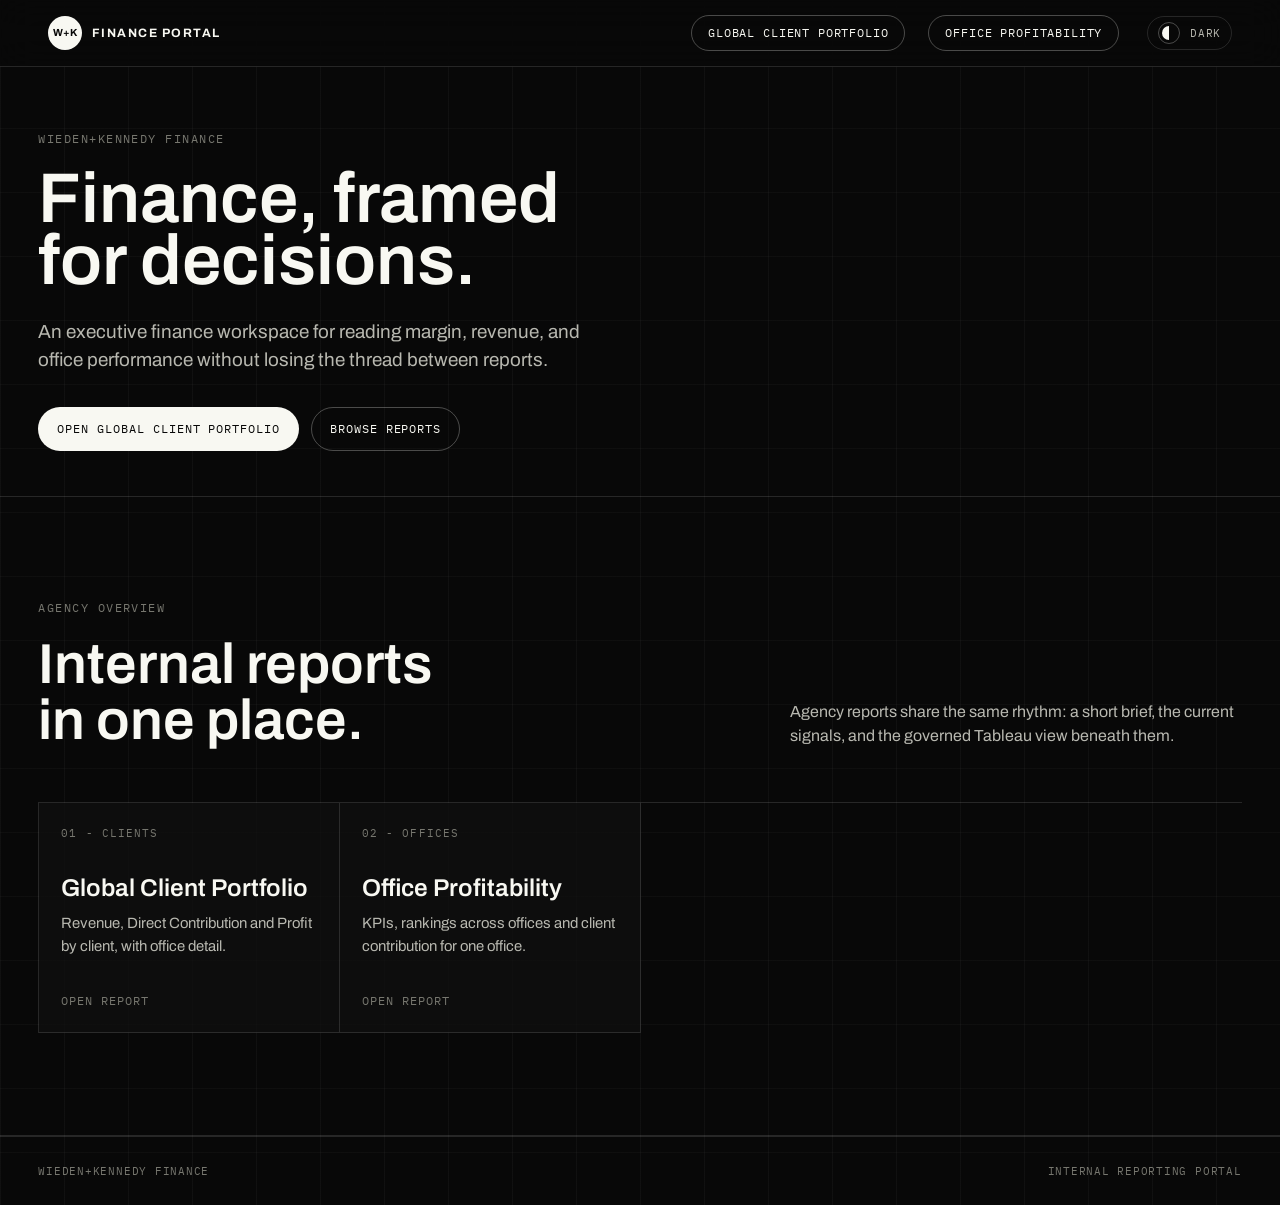
==== index.html @ 781d3700 "Add files via upload" ====
<!DOCTYPE html>
<html lang="en" data-theme="dark">
<head>
  <meta charset="UTF-8">
  <meta name="viewport" content="width=device-width, initial-scale=1.0">
  <meta name="robots" content="noindex, nofollow">
  <meta name="description" content="Wieden+Kennedy finance reporting portal for executives.">
  <meta property="og:title" content="Wieden+Kennedy Finance Portal">
  <meta property="og:description" content="Executive finance reports from Tableau in one place.">
  <meta property="og:type" content="website">
  <title>Wieden+Kennedy Finance Portal</title>
  <link rel="icon" href="data:image/svg+xml,%3Csvg xmlns='http://www.w3.org/2000/svg' viewBox='0 0 64 64'%3E%3Crect width='64' height='64' rx='32' fill='%23080808'/%3E%3Ctext x='50%25' y='54%25' text-anchor='middle' font-size='18' font-family='Arial' font-weight='700' fill='white'%3EW%2BK%3C/text%3E%3C/svg%3E">
  <link rel="preconnect" href="https://fonts.googleapis.com">
  <link rel="preconnect" href="https://fonts.gstatic.com" crossorigin>
  <link href="https://fonts.googleapis.com/css2?family=Archivo:wght@400;500;600;700;800&family=IBM+Plex+Mono:wght@400;500;600&display=swap" rel="stylesheet">
  <link rel="stylesheet" href="assets/styles.css">
  <script src="assets/app.js" defer></script>
</head>
<body>
  <a class="skip-link" href="#main">Skip to reports</a>
  <nav class="site-nav" aria-label="Primary navigation">
    <a class="site-nav__brand" href="index.html">
      <span class="site-nav__mark">W+K</span>
      <span>Finance Portal</span>
    </a>
    <div class="site-nav__links" aria-label="Report navigation">
      <a href="global-client-portfolio.html">Global Client Portfolio</a>
      <a href="office-profitability.html">Office Profitability</a>
    </div>
    <button class="theme-toggle" type="button" data-theme-toggle aria-pressed="false">
      <span class="theme-toggle__icon" aria-hidden="true"></span>
      <span class="theme-toggle__text" data-theme-label>Dark</span>
    </button>
  </nav>

  <main id="main">
    <header class="home-hero">
      <div class="container home-hero__grid">
        <div data-reveal>
          <p class="eyebrow">Wieden+Kennedy Finance</p>
          <h1>Finance, framed for decisions.</h1>
          <p class="home-hero__copy">An executive finance workspace for reading margin, revenue, and office performance without losing the thread between reports.</p>
          <div class="hero-actions">
            <a class="button button--solid" href="global-client-portfolio.html">Open Global Client Portfolio</a>
            <a class="button" href="#agency-reports">Browse reports</a>
          </div>
        </div>
      </div>
    </header>

    <section class="section" id="agency-reports">
      <div class="container">
        <div class="section__head" data-reveal>
          <div>
            <p class="eyebrow">Agency overview</p>
            <h2 class="section__title">Internal reports in one place.</h2>
          </div>
          <p class="section__copy">Agency reports share the same rhythm: a short brief, the current signals, and the governed Tableau view beneath them.</p>
        </div>

        <div class="report-grid" data-reveal>
          <a class="report-tile" href="global-client-portfolio.html">
            <span class="tile-kicker">01 - Clients</span>
            <div>
              <h3 class="tile-title">Global Client Portfolio</h3>
              <p class="tile-copy">Revenue, Direct Contribution and Profit by client, with office detail.</p>
            </div>
            <span class="tile-arrow">Open report</span>
          </a>
          <a class="report-tile" href="office-profitability.html">
            <span class="tile-kicker">02 - Offices</span>
            <div>
              <h3 class="tile-title">Office Profitability</h3>
              <p class="tile-copy">KPIs, rankings across offices and client contribution for one office.</p>
            </div>
            <span class="tile-arrow">Open report</span>
          </a>
        </div>
      </div>
    </section>

  </main>

  <footer class="footer">
    <div class="container footer__inner">
      <span>Wieden+Kennedy Finance</span>
      <span>Internal reporting portal</span>
    </div>
  </footer>
</body>
</html>
---- assets/styles.css ----
:root {
  color-scheme: dark;
  --bg: #080808;
  --surface: #101010;
  --surface-strong: #171717;
  --surface-soft: #1e1e1e;
  --paper: #f7f5ef;
  --paper-muted: #e8e2d7;
  --ink: #f8f8f2;
  --ink-muted: #b8b8b0;
  --ink-subtle: #77776f;
  --line: rgba(248, 248, 242, 0.13);
  --line-strong: rgba(248, 248, 242, 0.28);
  --shadow: 0 28px 80px rgba(0, 0, 0, 0.32);
  --accent: #f8f8f2;
  --accent-rgb: 248, 248, 242;
  --font-sans: "Archivo", "Helvetica Neue", Arial, sans-serif;
  --font-mono: "IBM Plex Mono", "SFMono-Regular", Consolas, monospace;
  --radius: 8px;
  --radius-sm: 4px;
  --max: 1240px;
  --ease: cubic-bezier(0.22, 1, 0.36, 1);
}

:root[data-theme="light"] {
  color-scheme: light;
  --bg: #f7f5ef;
  --surface: #ffffff;
  --surface-strong: #efebe2;
  --surface-soft: #ebe6dc;
  --paper: #111111;
  --paper-muted: #2f2f2b;
  --ink: #10100f;
  --ink-muted: #4f4f48;
  --ink-subtle: #74746d;
  --line: rgba(16, 16, 15, 0.14);
  --line-strong: rgba(16, 16, 15, 0.28);
  --shadow: 0 24px 70px rgba(35, 33, 28, 0.14);
  --accent: #10100f;
  --accent-rgb: 16, 16, 15;
}

* {
  box-sizing: border-box;
}

html {
  scroll-behavior: smooth;
}

body {
  margin: 0;
  background:
    linear-gradient(90deg, rgba(var(--accent-rgb), 0.035) 1px, transparent 1px),
    linear-gradient(180deg, rgba(var(--accent-rgb), 0.028) 1px, transparent 1px),
    var(--bg);
  background-size: 64px 64px, 64px 64px, auto;
  color: var(--ink);
  font-family: var(--font-sans);
  font-size: 16px;
  line-height: 1.5;
  -webkit-font-smoothing: antialiased;
  text-rendering: optimizeLegibility;
}

body.client-page {
  --accent-rgb: 248, 248, 242;
}

a {
  color: inherit;
  text-decoration: none;
}

button,
input,
select,
textarea {
  font: inherit;
}

button {
  cursor: pointer;
}

:focus-visible {
  outline: 2px solid var(--accent);
  outline-offset: 4px;
}

.skip-link {
  position: fixed;
  top: 12px;
  left: 12px;
  z-index: 1000;
  transform: translateY(-160%);
  background: var(--ink);
  color: var(--bg);
  padding: 10px 14px;
  border-radius: var(--radius-sm);
  transition: transform 160ms var(--ease);
}

.skip-link:focus {
  transform: translateY(0);
}

.demo-banner {
  border-bottom: 1px solid var(--line);
  background: rgba(var(--accent-rgb), 0.08);
  color: var(--ink-muted);
  font-family: var(--font-mono);
  font-size: 0.68rem;
  letter-spacing: 0.08em;
  padding: 7px 20px;
  text-align: center;
  text-transform: uppercase;
}

.site-nav {
  position: sticky;
  top: 0;
  z-index: 100;
  display: grid;
  grid-template-columns: auto 1fr auto;
  align-items: center;
  gap: 28px;
  padding: 15px clamp(18px, 4vw, 48px);
  border-bottom: 1px solid var(--line);
  background: color-mix(in srgb, var(--bg) 88%, transparent);
  backdrop-filter: blur(18px);
}

.site-nav__brand {
  display: inline-flex;
  align-items: center;
  gap: 10px;
  min-width: max-content;
  font-size: 0.76rem;
  font-weight: 700;
  letter-spacing: 0.12em;
  line-height: 1;
  text-transform: uppercase;
}

.site-nav__mark {
  display: grid;
  place-items: center;
  width: 34px;
  height: 34px;
  border: 1px solid var(--line-strong);
  border-radius: 50%;
  color: var(--bg);
  background: var(--ink);
  font-size: 0.64rem;
  font-weight: 700;
  letter-spacing: 0;
}

.site-nav__links {
  display: flex;
  align-items: center;
  justify-content: flex-end;
  gap: clamp(10px, 1.8vw, 24px);
  min-width: 0;
}

.site-nav__links a {
  padding: 8px 16px;
  border: 1px solid var(--line-strong);
  border-radius: 999px;
  color: var(--ink);
  font-family: var(--font-mono);
  font-size: 0.75rem;
  letter-spacing: 0.07em;
  text-transform: uppercase;
  transition: background 160ms var(--ease), border-color 160ms var(--ease), color 160ms var(--ease);
}

.site-nav__links a:hover {
  border-color: var(--ink);
}

.site-nav__links a[aria-current="page"] {
  border-color: var(--ink);
  background: var(--ink);
  color: var(--bg);
}

.theme-toggle {
  display: inline-grid;
  grid-template-columns: 24px auto;
  align-items: center;
  gap: 8px;
  min-height: 34px;
  border: 1px solid var(--line);
  border-radius: 999px;
  background: transparent;
  color: var(--ink-muted);
  padding: 5px 10px;
  font-family: var(--font-mono);
  font-size: 0.7rem;
  letter-spacing: 0.06em;
  text-transform: uppercase;
}

.theme-toggle__icon {
  position: relative;
  display: block;
  width: 22px;
  height: 22px;
  border: 1px solid var(--line-strong);
  border-radius: 50%;
}

.theme-toggle__icon::after {
  content: "";
  position: absolute;
  top: 3px;
  left: 3px;
  width: 7px;
  height: 14px;
  border-radius: 999px 0 0 999px;
  background: var(--ink);
}

.container {
  width: min(var(--max), calc(100% - clamp(32px, 6vw, 80px)));
  margin-inline: auto;
}

.home-hero {
  display: grid;
  align-items: end;
  padding: clamp(40px, 7vh, 72px) 0 clamp(36px, 5vh, 56px);
  border-bottom: 1px solid var(--line);
}

.home-hero__grid {
  display: grid;
  grid-template-columns: minmax(0, 1.05fr) minmax(300px, 0.62fr);
  gap: clamp(34px, 6vw, 96px);
  align-items: end;
}

.eyebrow {
  margin: 0 0 20px;
  color: var(--ink-subtle);
  font-family: var(--font-mono);
  font-size: 0.76rem;
  letter-spacing: 0.12em;
  text-transform: uppercase;
}

.home-hero h1,
.page-hero h1,
.not-found h1 {
  max-width: 980px;
  margin: 0;
  color: var(--ink);
  font-size: 8.8rem;
  font-weight: 600;
  letter-spacing: 0;
  line-height: 0.88;
  text-wrap: balance;
}

.home-hero h1 {
  font-size: clamp(2.6rem, 5.5vw, 5rem);
}

.not-found h1 {
  font-size: clamp(3rem, 8.5vw, 8.8rem);
}

.home-hero__copy {
  max-width: 560px;
  margin: 26px 0 0;
  color: var(--ink-muted);
  font-size: 1.18rem;
}

.hero-actions {
  display: flex;
  flex-wrap: wrap;
  gap: 12px;
  margin-top: 32px;
}

.button {
  display: inline-flex;
  align-items: center;
  justify-content: center;
  min-height: 44px;
  border: 1px solid var(--line-strong);
  border-radius: 999px;
  padding: 0 18px;
  color: var(--ink);
  background: transparent;
  font-family: var(--font-mono);
  font-size: 0.74rem;
  letter-spacing: 0.08em;
  text-transform: uppercase;
  transition: transform 180ms var(--ease), background 180ms var(--ease), color 180ms var(--ease);
}

.button:hover {
  transform: translateY(-2px);
  background: var(--ink);
  color: var(--bg);
}

.button--solid {
  background: var(--ink);
  color: var(--bg);
}

.button--solid:hover {
  background: var(--surface);
  color: var(--ink);
}

.portal-card {
  border: 1px solid var(--line);
  border-radius: var(--radius);
  background: color-mix(in srgb, var(--surface) 84%, transparent);
  box-shadow: var(--shadow);
  overflow: hidden;
}

.portal-card__top {
  display: grid;
  grid-template-columns: 1fr auto;
  gap: 20px;
  align-items: start;
  padding: 18px;
  border-bottom: 1px solid var(--line);
}

.portal-card__title {
  margin: 0 0 4px;
  font-size: 0.84rem;
  font-weight: 700;
  letter-spacing: 0.06em;
  text-transform: uppercase;
}

.portal-card__meta {
  margin: 0;
  color: var(--ink-subtle);
  font-family: var(--font-mono);
  font-size: 0.68rem;
  letter-spacing: 0.06em;
  text-transform: uppercase;
}

.portal-card__status {
  width: 10px;
  height: 10px;
  border-radius: 50%;
  background: var(--accent);
  box-shadow: 0 0 0 7px rgba(var(--accent-rgb), 0.12);
}

.portal-card__body {
  display: grid;
  gap: 14px;
  padding: 18px;
}

.mini-metric {
  display: grid;
  grid-template-columns: 1fr auto;
  gap: 14px;
  align-items: baseline;
  padding-bottom: 14px;
  border-bottom: 1px solid var(--line);
}

.mini-metric:last-child {
  padding-bottom: 0;
  border-bottom: 0;
}

.mini-metric span {
  color: var(--ink-subtle);
  font-family: var(--font-mono);
  font-size: 0.7rem;
  letter-spacing: 0.06em;
  text-transform: uppercase;
}

.mini-metric strong {
  font-size: 1.9rem;
  font-weight: 600;
  line-height: 1;
}

.section {
  padding: clamp(54px, 8vw, 104px) 0;
  border-bottom: 1px solid var(--line);
}

.section--compact {
  padding-top: clamp(34px, 5vw, 64px);
}

.section__head {
  display: grid;
  grid-template-columns: minmax(0, 0.7fr) minmax(280px, 0.46fr);
  gap: clamp(28px, 5vw, 72px);
  align-items: end;
  margin-bottom: clamp(26px, 5vw, 54px);
}

.section__title {
  margin: 0;
  font-size: clamp(2rem, 4.4vw, 4rem);
  font-weight: 600;
  letter-spacing: 0;
  line-height: 0.98;
  text-wrap: balance;
}

.section__copy {
  margin: 0;
  color: var(--ink-muted);
  max-width: 520px;
}

.report-grid {
  display: grid;
  grid-template-columns: repeat(4, minmax(0, 1fr));
  border-top: 1px solid var(--line);
  border-left: 1px solid var(--line);
}

.report-tile,
.client-tile {
  position: relative;
  min-height: 230px;
  display: grid;
  align-content: space-between;
  gap: 26px;
  padding: 22px;
  border-right: 1px solid var(--line);
  border-bottom: 1px solid var(--line);
  background: color-mix(in srgb, var(--surface) 68%, transparent);
  overflow: hidden;
  transition: transform 180ms var(--ease), background 180ms var(--ease);
}

.report-tile::before,
.client-tile::before {
  content: "";
  position: absolute;
  inset: 0;
  transform: scaleX(0);
  transform-origin: left;
  background: rgba(var(--accent-rgb), 0.08);
  transition: transform 260ms var(--ease);
}

.report-tile:hover,
.client-tile:hover {
  background: color-mix(in srgb, var(--surface-strong) 86%, transparent);
}

.report-tile:hover::before,
.client-tile:hover::before {
  transform: scaleX(1);
}

.report-tile > *,
.client-tile > * {
  position: relative;
}

.tile-kicker {
  color: var(--ink-subtle);
  font-family: var(--font-mono);
  font-size: 0.68rem;
  letter-spacing: 0.1em;
  text-transform: uppercase;
}

.tile-title {
  margin: 0;
  font-size: 1.52rem;
  font-weight: 600;
  letter-spacing: 0;
  line-height: 1;
}

.tile-copy {
  margin: 12px 0 0;
  color: var(--ink-muted);
  font-size: 0.93rem;
}

.tile-arrow {
  color: var(--ink-subtle);
  font-family: var(--font-mono);
  font-size: 0.75rem;
  letter-spacing: 0.08em;
  text-transform: uppercase;
}

.client-grid {
  display: grid;
  grid-template-columns: repeat(3, minmax(0, 1fr));
  gap: 14px;
}

.client-tile {
  min-height: 216px;
  border: 1px solid color-mix(in srgb, var(--accent) 48%, var(--line));
  background:
    linear-gradient(180deg, rgba(var(--accent-rgb), 0.13), transparent 46%),
    color-mix(in srgb, var(--surface) 70%, transparent);
}

.client-tile__rule {
  width: 44px;
  height: 3px;
  background: var(--accent);
}

.client-tile .tile-title {
  color: var(--accent);
  text-transform: uppercase;
}

.signal-band {
  display: grid;
  grid-template-columns: repeat(4, minmax(0, 1fr));
  border-top: 1px solid var(--line);
  border-left: 1px solid var(--line);
  background: color-mix(in srgb, var(--surface) 68%, transparent);
}

.signal {
  min-height: 132px;
  padding: 20px;
  border-right: 1px solid var(--line);
  border-bottom: 1px solid var(--line);
}

.signal__label {
  display: block;
  margin-bottom: 20px;
  color: var(--ink-subtle);
  font-family: var(--font-mono);
  font-size: 0.68rem;
  letter-spacing: 0.08em;
  text-transform: uppercase;
}

.signal__value {
  display: block;
  font-size: 3rem;
  font-weight: 600;
  letter-spacing: 0;
  line-height: 0.94;
}

.signal__note {
  display: block;
  margin-top: 10px;
  color: var(--ink-subtle);
  font-size: 0.82rem;
}

.page-hero {
  padding: clamp(52px, 8vw, 112px) 0 clamp(32px, 5vw, 60px);
  border-bottom: 1px solid var(--line);
}

.page-hero__grid {
  display: grid;
  grid-template-columns: minmax(0, 0.92fr) minmax(280px, 0.4fr);
  gap: clamp(28px, 5vw, 72px);
  align-items: end;
}

.page-hero h1 {
  font-size: clamp(2.6rem, 7vw, 6.6rem);
}

.page-hero__copy {
  margin: 22px 0 0;
  max-width: 720px;
  color: var(--ink-muted);
  font-size: 1.12rem;
}

.report-context {
  border: 1px solid var(--line);
  border-radius: var(--radius);
  padding: 18px;
  background: color-mix(in srgb, var(--surface) 70%, transparent);
}

.report-context dl {
  margin: 0;
  display: grid;
  gap: 14px;
}

.report-context div {
  display: grid;
  grid-template-columns: 100px 1fr;
  gap: 14px;
  border-bottom: 1px solid var(--line);
  padding-bottom: 14px;
}

.report-context div:last-child {
  border-bottom: 0;
  padding-bottom: 0;
}

.report-context dt {
  color: var(--ink-subtle);
  font-family: var(--font-mono);
  font-size: 0.68rem;
  letter-spacing: 0.08em;
  text-transform: uppercase;
}

.report-context dd {
  margin: 0;
  color: var(--ink-muted);
}

.client-page .page-hero {
  border-top: 4px solid var(--accent);
  background:
    linear-gradient(135deg, rgba(var(--accent-rgb), 0.18), transparent 38%),
    var(--bg);
}

.client-page .page-hero h1 {
  color: var(--accent);
  text-transform: uppercase;
}

.subnav {
  position: sticky;
  top: 65px;
  z-index: 80;
  border-bottom: 1px solid var(--line);
  background: color-mix(in srgb, var(--bg) 90%, transparent);
  backdrop-filter: blur(14px);
}

.subnav__inner {
  display: flex;
  gap: 18px;
  overflow-x: auto;
  padding: 10px 0;
}

.subnav a {
  min-width: max-content;
  color: var(--ink-subtle);
  font-family: var(--font-mono);
  font-size: 0.68rem;
  letter-spacing: 0.08em;
  text-transform: uppercase;
}

.subnav a:hover {
  color: var(--ink);
}

.viz-section {
  padding: clamp(34px, 6vw, 76px) 0;
  background: color-mix(in srgb, var(--surface-strong) 58%, var(--bg));
}

.dashboard-frame {
  position: relative;
  border: 1px solid var(--line);
  border-radius: var(--radius);
  overflow: hidden;
  background: #f5f5f2;
  box-shadow: var(--shadow);
}

.dashboard-frame__chrome {
  display: grid;
  grid-template-columns: minmax(0, 1fr) auto;
  gap: 18px;
  align-items: center;
  min-height: 58px;
  padding: 14px 18px;
  border-bottom: 1px solid #d7d7d1;
  background: #ffffff;
  color: #111111;
}

.dashboard-frame__title {
  margin: 0;
  font-size: 0.86rem;
  font-weight: 700;
  letter-spacing: 0.05em;
  text-transform: uppercase;
}

.dashboard-frame__meta {
  display: flex;
  gap: 8px;
  flex-wrap: wrap;
  justify-content: flex-end;
}

.pill {
  display: inline-flex;
  align-items: center;
  min-height: 26px;
  border: 1px solid #d4d4cc;
  border-radius: 999px;
  padding: 0 10px;
  color: #55554f;
  font-family: var(--font-mono);
  font-size: 0.66rem;
  letter-spacing: 0.06em;
  text-transform: uppercase;
}

.dashboard-frame__body {
  position: relative;
  min-height: 520px;
  padding: clamp(12px, 2vw, 22px);
}

.dashboard-frame tableau-viz {
  display: block;
  min-height: 520px;
  background: #ffffff;
}

.dashboard-skeleton {
  position: absolute;
  inset: clamp(12px, 2vw, 22px);
  z-index: 2;
  display: grid;
  grid-template-rows: 48px 1fr 1fr;
  gap: 14px;
  padding: 18px;
  background: #ffffff;
  pointer-events: none;
  transition: opacity 300ms var(--ease), visibility 300ms var(--ease);
}

.dashboard-frame.is-loaded .dashboard-skeleton {
  opacity: 0;
  visibility: hidden;
}

.skeleton-line,
.skeleton-block {
  overflow: hidden;
  border-radius: var(--radius-sm);
  background: #e8e8e1;
}

.skeleton-line::after,
.skeleton-block::after {
  content: "";
  display: block;
  width: 42%;
  height: 100%;
  background: linear-gradient(90deg, transparent, rgba(255, 255, 255, 0.76), transparent);
  animation: shimmer 1200ms infinite;
}

.skeleton-grid {
  display: grid;
  grid-template-columns: 1fr 1fr 1fr;
  gap: 14px;
}

.signature {
  padding: clamp(44px, 7vw, 84px) 0;
}

.signature-panel {
  display: grid;
  grid-template-columns: minmax(0, 0.5fr) minmax(0, 0.5fr);
  gap: clamp(24px, 5vw, 72px);
  align-items: center;
  border: 1px solid var(--line);
  border-radius: var(--radius);
  background: color-mix(in srgb, var(--surface) 70%, transparent);
  padding: clamp(22px, 4vw, 42px);
}

.signature-panel h2 {
  margin: 0;
  font-size: 3.4rem;
  line-height: 0.98;
}

.signature-panel p {
  margin: 18px 0 0;
  color: var(--ink-muted);
}

.signature-list {
  margin: 22px 0 0;
  padding: 0;
  list-style: none;
}

.signature-list li {
  padding: 12px 0;
  border-top: 1px solid var(--line);
  color: var(--ink-muted);
  font-family: var(--font-mono);
  font-size: 0.74rem;
  letter-spacing: 0.04em;
  text-transform: uppercase;
}

.footer {
  border-top: 1px solid var(--line);
  padding: 26px 0;
  color: var(--ink-subtle);
  font-family: var(--font-mono);
  font-size: 0.68rem;
  letter-spacing: 0.07em;
  text-transform: uppercase;
}

.footer__inner {
  display: flex;
  justify-content: space-between;
  gap: 18px;
  flex-wrap: wrap;
}

.not-found {
  min-height: calc(100svh - 130px);
  display: grid;
  align-items: center;
  padding: clamp(60px, 10vw, 120px) 0;
}

.not-found p {
  max-width: 620px;
  color: var(--ink-muted);
}

.has-js [data-reveal] {
  transform: translateY(18px);
  opacity: 0;
  transition: transform 640ms var(--ease), opacity 640ms var(--ease);
}

.has-js [data-reveal].is-visible {
  transform: translateY(0);
  opacity: 1;
}

@keyframes shimmer {
  from {
    transform: translateX(-120%);
  }
  to {
    transform: translateX(260%);
  }
}

@media (max-width: 980px) {
  .site-nav {
    grid-template-columns: 1fr auto;
  }

  .site-nav__links {
    grid-column: 1 / -1;
    justify-content: flex-start;
    overflow-x: auto;
    padding-bottom: 2px;
  }

  .home-hero {
    min-height: auto;
  }

  .home-hero__grid,
  .page-hero__grid,
  .section__head,
  .signature-panel {
    grid-template-columns: 1fr;
  }

  .report-grid,
  .client-grid,
  .signal-band {
    grid-template-columns: repeat(2, minmax(0, 1fr));
  }

  .subnav {
    top: 111px;
  }

  .home-hero h1,
  .not-found h1 {
    font-size: 5.6rem;
  }

  .page-hero h1 {
    font-size: 4.8rem;
  }

  .section__title {
    font-size: 3rem;
  }

  .signal__value {
    font-size: 2.45rem;
  }

  .signature-panel h2 {
    font-size: 2.8rem;
  }
}

@media (max-width: 640px) {
  .demo-banner {
    text-align: left;
  }

  .site-nav {
    gap: 12px;
    padding: 12px 16px;
  }

  .site-nav__brand span:last-child {
    display: none;
  }

  .theme-toggle {
    grid-template-columns: 22px;
    padding-inline: 6px;
  }

  .theme-toggle__text {
    position: absolute;
    width: 1px;
    height: 1px;
    overflow: hidden;
    clip: rect(0 0 0 0);
  }

  .container {
    width: min(100% - 28px, var(--max));
  }

  .home-hero h1,
  .page-hero h1,
  .not-found h1 {
    font-size: 3.35rem;
  }

  .home-hero__copy,
  .page-hero__copy {
    font-size: 1rem;
  }

  .section__title {
    font-size: 2.35rem;
  }

  .tile-title {
    font-size: 1.28rem;
  }

  .signal__value {
    font-size: 2.1rem;
  }

  .signature-panel h2 {
    font-size: 2.1rem;
  }

  .report-grid,
  .client-grid,
  .signal-band,
  .skeleton-grid {
    grid-template-columns: 1fr;
  }

  .report-tile,
  .client-tile {
    min-height: 190px;
  }

  .dashboard-frame__chrome,
  .report-context div {
    grid-template-columns: 1fr;
  }

  .dashboard-frame__meta {
    justify-content: flex-start;
  }
}

@media (prefers-reduced-motion: reduce) {
  *,
  *::before,
  *::after {
    animation-duration: 0.001ms !important;
    animation-iteration-count: 1 !important;
    scroll-behavior: auto !important;
    transition-duration: 0.001ms !important;
  }
}

@media print {
  :root {
    --bg: #ffffff;
    --surface: #ffffff;
    --ink: #111111;
    --ink-muted: #444444;
    --ink-subtle: #666666;
    --line: #d9d9d9;
    --line-strong: #a8a8a8;
  }

  body {
    background: #ffffff;
    color: #111111;
  }

  .demo-banner,
  .site-nav,
  .subnav,
  .theme-toggle,
  .footer,
  .dashboard-skeleton {
    display: none !important;
  }

  .page-hero,
  .section,
  .viz-section {
    border: 0;
    padding: 24px 0;
  }

  .dashboard-frame {
    box-shadow: none;
    break-inside: avoid;
  }
}
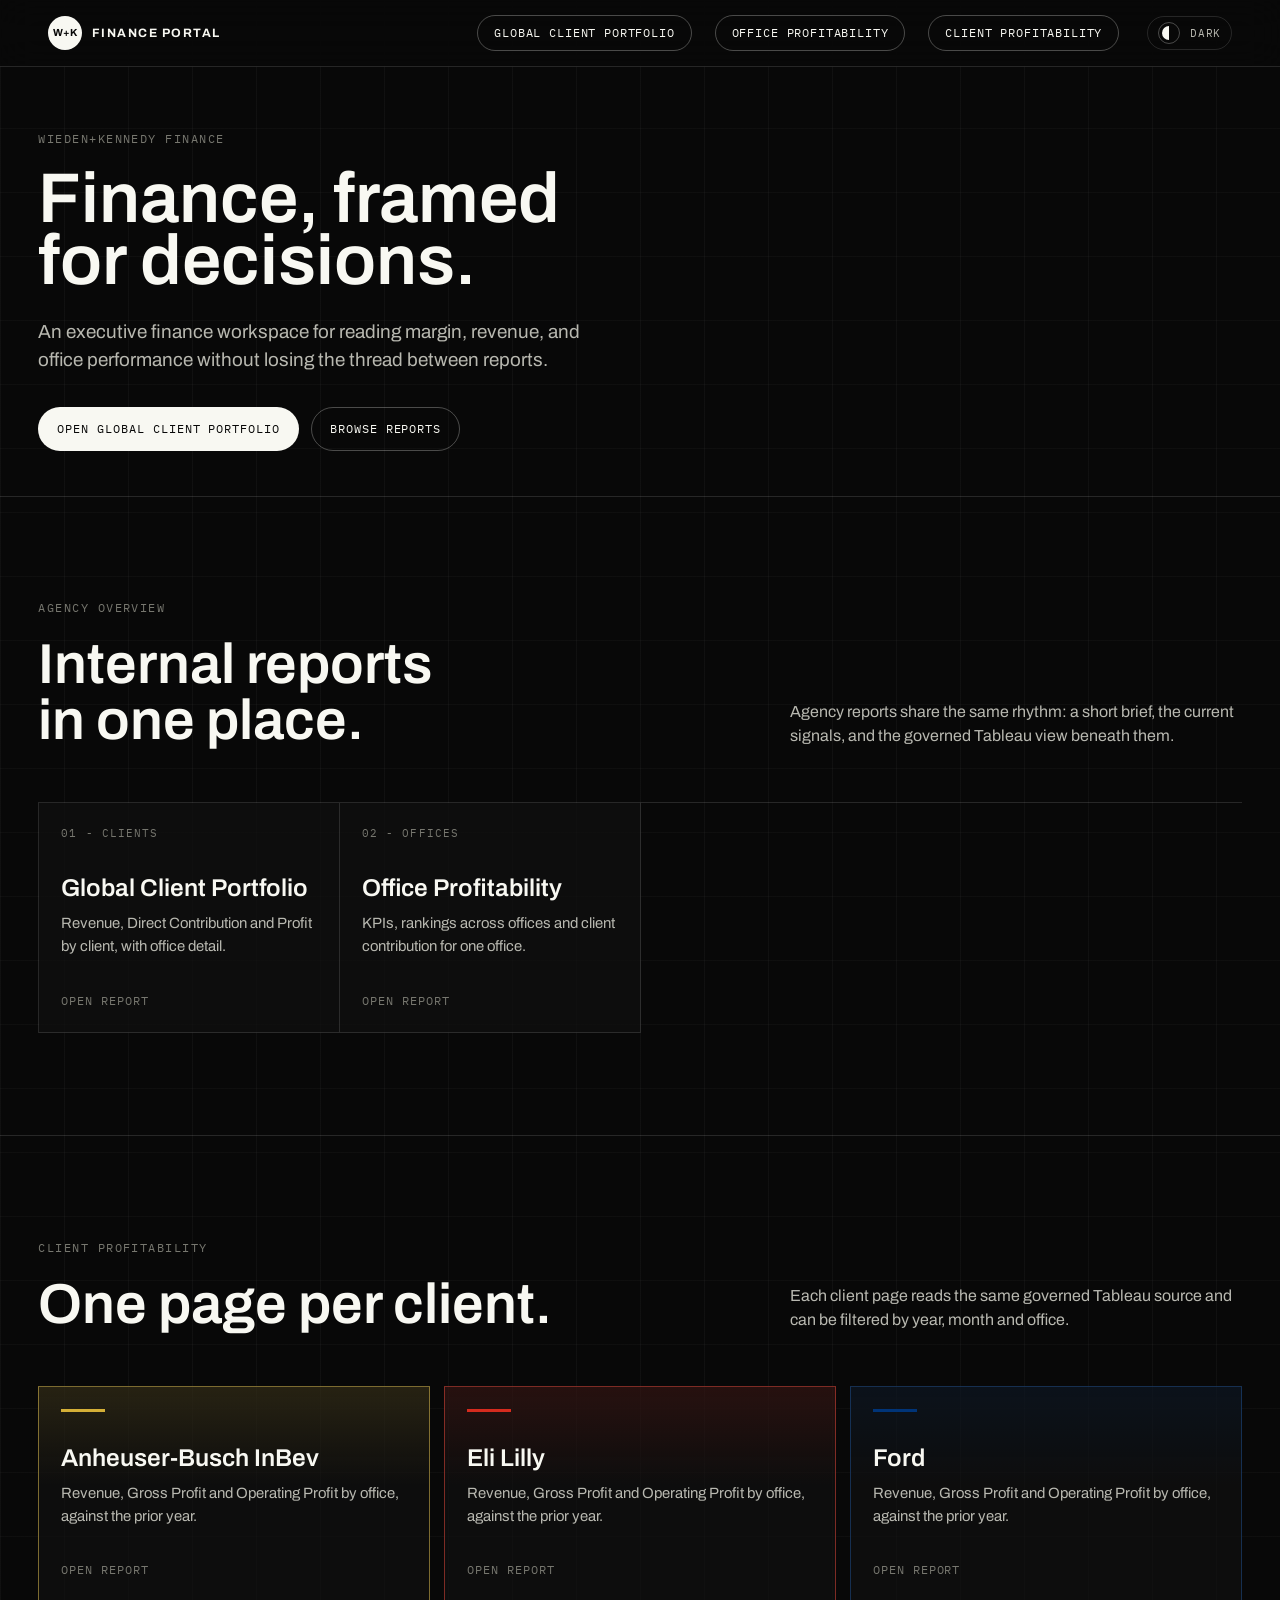
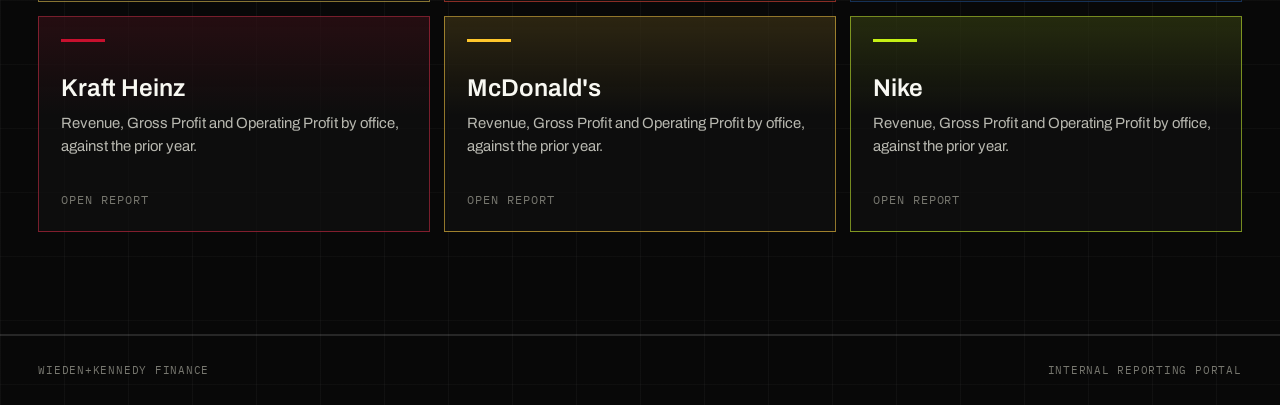
==== commit baeea705: "Add files via upload" ====
--- a/index.html
+++ b/index.html
@@ -15,6 +15,13 @@
   <link href="https://fonts.googleapis.com/css2?family=Archivo:wght@400;500;600;700;800&family=IBM+Plex+Mono:wght@400;500;600&display=swap" rel="stylesheet">
   <link rel="stylesheet" href="assets/styles.css">
   <script src="assets/app.js" defer></script>
+  <style>
+    /* Client tiles keep the client's accent on the border and rule; the title stays in the page ink so it reads in both themes. */
+    #client-reports .client-tile .tile-title { color: var(--ink); text-transform: none; }
+    #client-reports .client-grid { grid-template-columns: repeat(3, minmax(0, 1fr)); }
+    @media (max-width: 980px) { #client-reports .client-grid { grid-template-columns: repeat(2, minmax(0, 1fr)); } }
+    @media (max-width: 640px) { #client-reports .client-grid { grid-template-columns: 1fr; } }
+  </style>
 </head>
 <body>
   <a class="skip-link" href="#main">Skip to reports</a>
@@ -26,6 +33,7 @@
     <div class="site-nav__links" aria-label="Report navigation">
       <a href="global-client-portfolio.html">Global Client Portfolio</a>
       <a href="office-profitability.html">Office Profitability</a>
+      <a href="#client-reports">Client Profitability</a>
     </div>
     <button class="theme-toggle" type="button" data-theme-toggle aria-pressed="false">
       <span class="theme-toggle__icon" aria-hidden="true"></span>
@@ -79,6 +87,69 @@
       </div>
     </section>
 
+    <section class="section" id="client-reports">
+      <div class="container">
+        <div class="section__head" data-reveal>
+          <div>
+            <p class="eyebrow">Client profitability</p>
+            <h2 class="section__title">One page per client.</h2>
+          </div>
+          <p class="section__copy">Each client page reads the same governed Tableau source and can be filtered by year, month and office.</p>
+        </div>
+
+        <div class="client-grid" data-reveal>
+          <a class="client-tile" href="anheuser-busch-inbev.html" style="--accent: #D4AF37; --accent-rgb: 212, 175, 55;">
+            <span class="client-tile__rule"></span>
+            <div>
+              <h3 class="tile-title">Anheuser-Busch InBev</h3>
+              <p class="tile-copy">Revenue, Gross Profit and Operating Profit by office, against the prior year.</p>
+            </div>
+            <span class="tile-arrow">Open report</span>
+          </a>
+          <a class="client-tile" href="eli-lilly.html" style="--accent: #D52B1E; --accent-rgb: 213, 43, 30;">
+            <span class="client-tile__rule"></span>
+            <div>
+              <h3 class="tile-title">Eli Lilly</h3>
+              <p class="tile-copy">Revenue, Gross Profit and Operating Profit by office, against the prior year.</p>
+            </div>
+            <span class="tile-arrow">Open report</span>
+          </a>
+          <a class="client-tile" href="ford.html" style="--accent: #003478; --accent-rgb: 0, 52, 120;">
+            <span class="client-tile__rule"></span>
+            <div>
+              <h3 class="tile-title">Ford</h3>
+              <p class="tile-copy">Revenue, Gross Profit and Operating Profit by office, against the prior year.</p>
+            </div>
+            <span class="tile-arrow">Open report</span>
+          </a>
+          <a class="client-tile" href="kraft-heinz.html" style="--accent: #C8102E; --accent-rgb: 200, 16, 46;">
+            <span class="client-tile__rule"></span>
+            <div>
+              <h3 class="tile-title">Kraft Heinz</h3>
+              <p class="tile-copy">Revenue, Gross Profit and Operating Profit by office, against the prior year.</p>
+            </div>
+            <span class="tile-arrow">Open report</span>
+          </a>
+          <a class="client-tile" href="mcdonalds.html" style="--accent: #FFC72C; --accent-rgb: 255, 199, 44;">
+            <span class="client-tile__rule"></span>
+            <div>
+              <h3 class="tile-title">McDonald's</h3>
+              <p class="tile-copy">Revenue, Gross Profit and Operating Profit by office, against the prior year.</p>
+            </div>
+            <span class="tile-arrow">Open report</span>
+          </a>
+          <a class="client-tile" href="nike.html" style="--accent: #C5F015; --accent-rgb: 197, 240, 21;">
+            <span class="client-tile__rule"></span>
+            <div>
+              <h3 class="tile-title">Nike</h3>
+              <p class="tile-copy">Revenue, Gross Profit and Operating Profit by office, against the prior year.</p>
+            </div>
+            <span class="tile-arrow">Open report</span>
+          </a>
+        </div>
+      </div>
+    </section>
+
   </main>
 
   <footer class="footer">
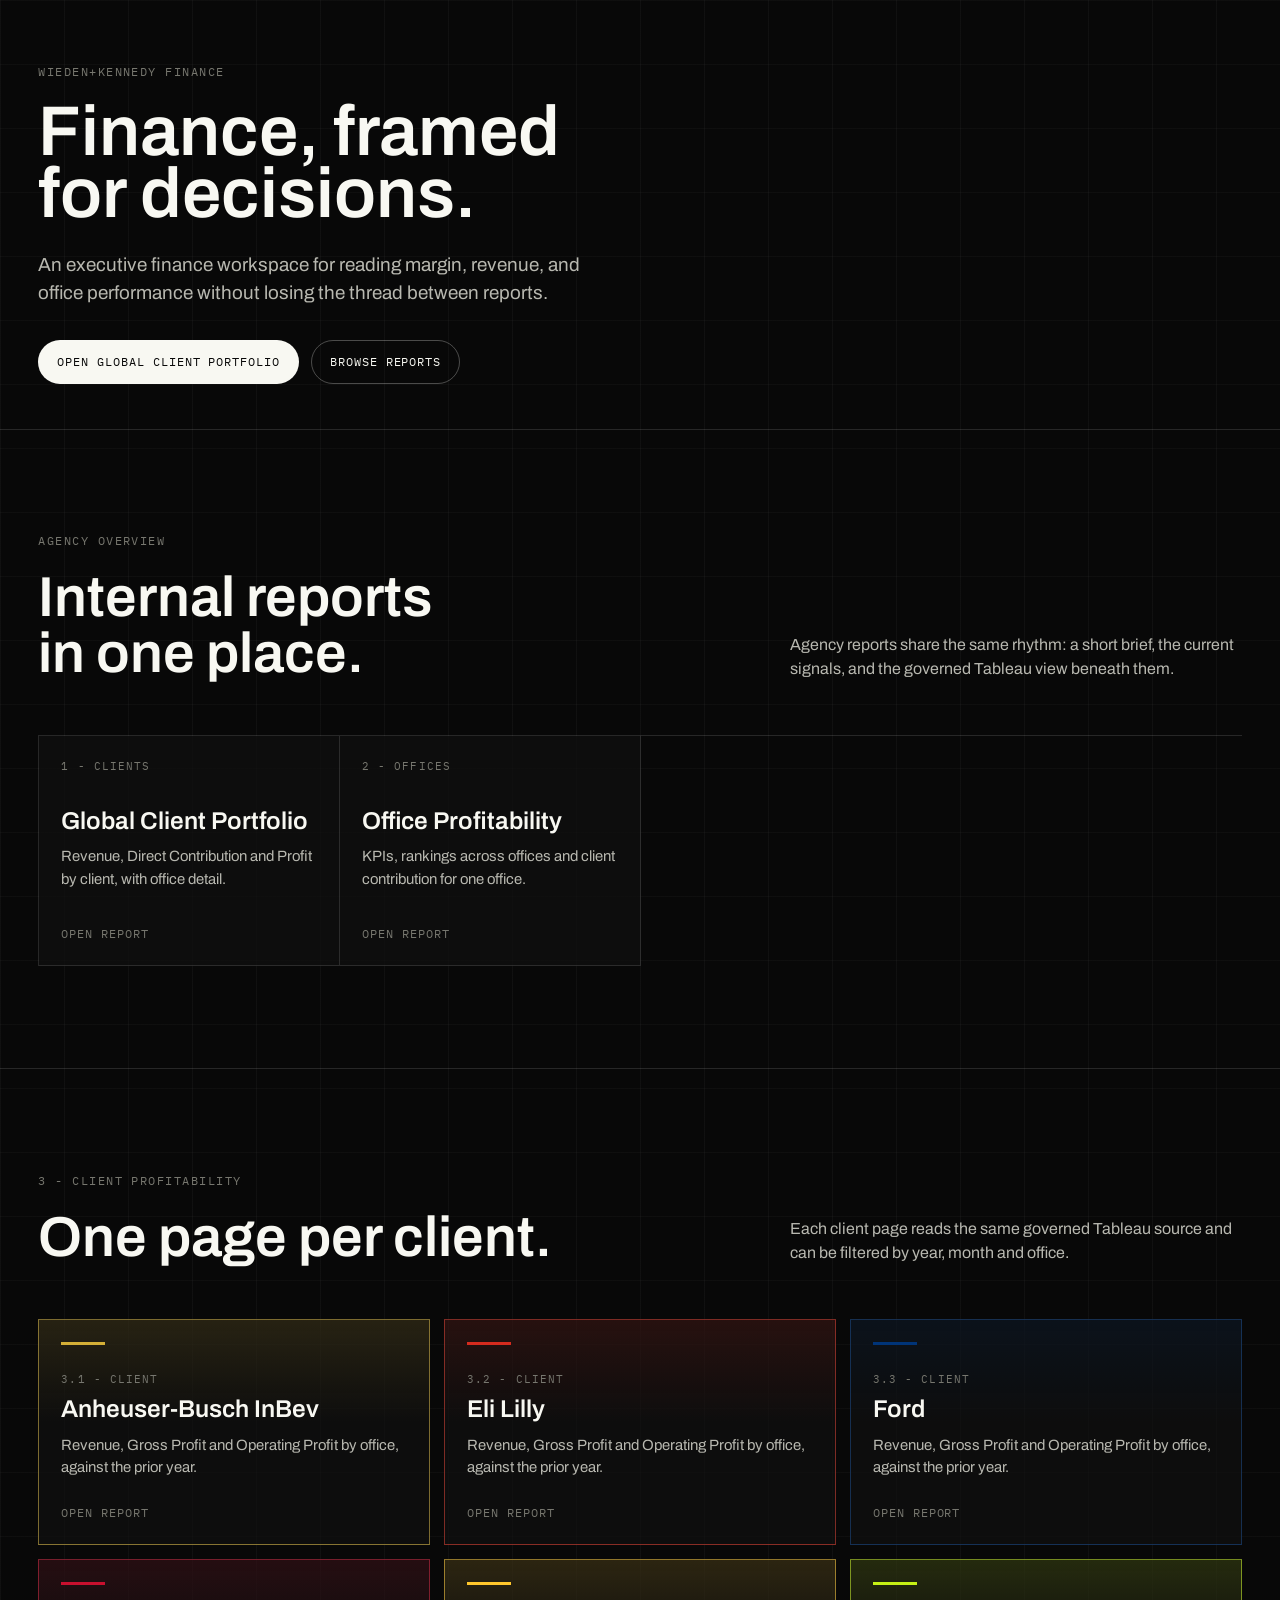
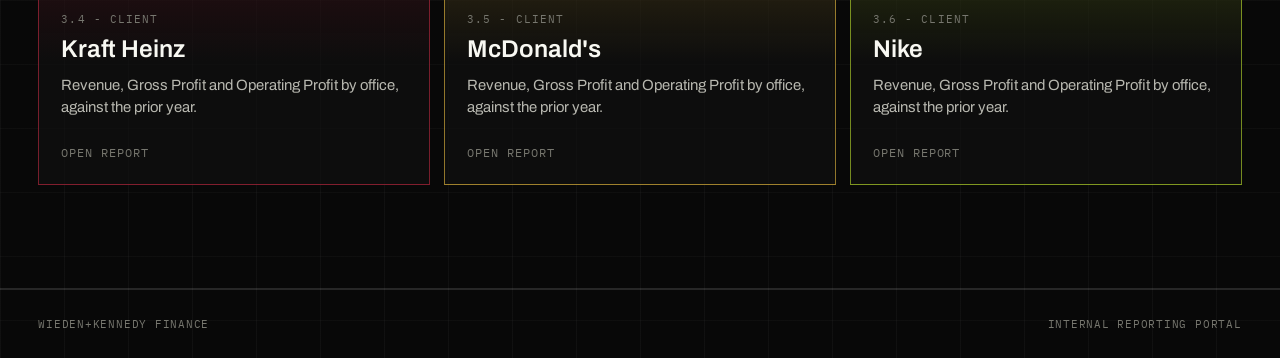
==== commit c1389ed6: "Add files via upload" ====
--- a/index.html
+++ b/index.html
@@ -14,33 +14,20 @@
   <link rel="preconnect" href="https://fonts.gstatic.com" crossorigin>
   <link href="https://fonts.googleapis.com/css2?family=Archivo:wght@400;500;600;700;800&family=IBM+Plex+Mono:wght@400;500;600&display=swap" rel="stylesheet">
   <link rel="stylesheet" href="assets/styles.css">
+  <link rel="stylesheet" href="assets/portal-shell.css">
+  <script src="assets/portal-shell.js"></script>
   <script src="assets/app.js" defer></script>
   <style>
     /* Client tiles keep the client's accent on the border and rule; the title stays in the page ink so it reads in both themes. */
     #client-reports .client-tile .tile-title { color: var(--ink); text-transform: none; }
     #client-reports .client-grid { grid-template-columns: repeat(3, minmax(0, 1fr)); }
+    #client-reports .tile-kicker { display: block; margin-bottom: 10px; }
     @media (max-width: 980px) { #client-reports .client-grid { grid-template-columns: repeat(2, minmax(0, 1fr)); } }
     @media (max-width: 640px) { #client-reports .client-grid { grid-template-columns: 1fr; } }
   </style>
 </head>
 <body>
   <a class="skip-link" href="#main">Skip to reports</a>
-  <nav class="site-nav" aria-label="Primary navigation">
-    <a class="site-nav__brand" href="index.html">
-      <span class="site-nav__mark">W+K</span>
-      <span>Finance Portal</span>
-    </a>
-    <div class="site-nav__links" aria-label="Report navigation">
-      <a href="global-client-portfolio.html">Global Client Portfolio</a>
-      <a href="office-profitability.html">Office Profitability</a>
-      <a href="#client-reports">Client Profitability</a>
-    </div>
-    <button class="theme-toggle" type="button" data-theme-toggle aria-pressed="false">
-      <span class="theme-toggle__icon" aria-hidden="true"></span>
-      <span class="theme-toggle__text" data-theme-label>Dark</span>
-    </button>
-  </nav>
-
   <main id="main">
     <header class="home-hero">
       <div class="container home-hero__grid">
@@ -68,7 +55,7 @@
 
         <div class="report-grid" data-reveal>
           <a class="report-tile" href="global-client-portfolio.html">
-            <span class="tile-kicker">01 - Clients</span>
+            <span class="tile-kicker">1 - Clients</span>
             <div>
               <h3 class="tile-title">Global Client Portfolio</h3>
               <p class="tile-copy">Revenue, Direct Contribution and Profit by client, with office detail.</p>
@@ -76,7 +63,7 @@
             <span class="tile-arrow">Open report</span>
           </a>
           <a class="report-tile" href="office-profitability.html">
-            <span class="tile-kicker">02 - Offices</span>
+            <span class="tile-kicker">2 - Offices</span>
             <div>
               <h3 class="tile-title">Office Profitability</h3>
               <p class="tile-copy">KPIs, rankings across offices and client contribution for one office.</p>
@@ -91,7 +78,7 @@
       <div class="container">
         <div class="section__head" data-reveal>
           <div>
-            <p class="eyebrow">Client profitability</p>
+            <p class="eyebrow">3 - Client profitability</p>
             <h2 class="section__title">One page per client.</h2>
           </div>
           <p class="section__copy">Each client page reads the same governed Tableau source and can be filtered by year, month and office.</p>
@@ -101,6 +88,7 @@
           <a class="client-tile" href="anheuser-busch-inbev.html" style="--accent: #D4AF37; --accent-rgb: 212, 175, 55;">
             <span class="client-tile__rule"></span>
             <div>
+              <span class="tile-kicker">3.1 - Client</span>
               <h3 class="tile-title">Anheuser-Busch InBev</h3>
               <p class="tile-copy">Revenue, Gross Profit and Operating Profit by office, against the prior year.</p>
             </div>
@@ -109,6 +97,7 @@
           <a class="client-tile" href="eli-lilly.html" style="--accent: #D52B1E; --accent-rgb: 213, 43, 30;">
             <span class="client-tile__rule"></span>
             <div>
+              <span class="tile-kicker">3.2 - Client</span>
               <h3 class="tile-title">Eli Lilly</h3>
               <p class="tile-copy">Revenue, Gross Profit and Operating Profit by office, against the prior year.</p>
             </div>
@@ -117,6 +106,7 @@
           <a class="client-tile" href="ford.html" style="--accent: #003478; --accent-rgb: 0, 52, 120;">
             <span class="client-tile__rule"></span>
             <div>
+              <span class="tile-kicker">3.3 - Client</span>
               <h3 class="tile-title">Ford</h3>
               <p class="tile-copy">Revenue, Gross Profit and Operating Profit by office, against the prior year.</p>
             </div>
@@ -125,6 +115,7 @@
           <a class="client-tile" href="kraft-heinz.html" style="--accent: #C8102E; --accent-rgb: 200, 16, 46;">
             <span class="client-tile__rule"></span>
             <div>
+              <span class="tile-kicker">3.4 - Client</span>
               <h3 class="tile-title">Kraft Heinz</h3>
               <p class="tile-copy">Revenue, Gross Profit and Operating Profit by office, against the prior year.</p>
             </div>
@@ -133,6 +124,7 @@
           <a class="client-tile" href="mcdonalds.html" style="--accent: #FFC72C; --accent-rgb: 255, 199, 44;">
             <span class="client-tile__rule"></span>
             <div>
+              <span class="tile-kicker">3.5 - Client</span>
               <h3 class="tile-title">McDonald's</h3>
               <p class="tile-copy">Revenue, Gross Profit and Operating Profit by office, against the prior year.</p>
             </div>
@@ -141,6 +133,7 @@
           <a class="client-tile" href="nike.html" style="--accent: #C5F015; --accent-rgb: 197, 240, 21;">
             <span class="client-tile__rule"></span>
             <div>
+              <span class="tile-kicker">3.6 - Client</span>
               <h3 class="tile-title">Nike</h3>
               <p class="tile-copy">Revenue, Gross Profit and Operating Profit by office, against the prior year.</p>
             </div>
